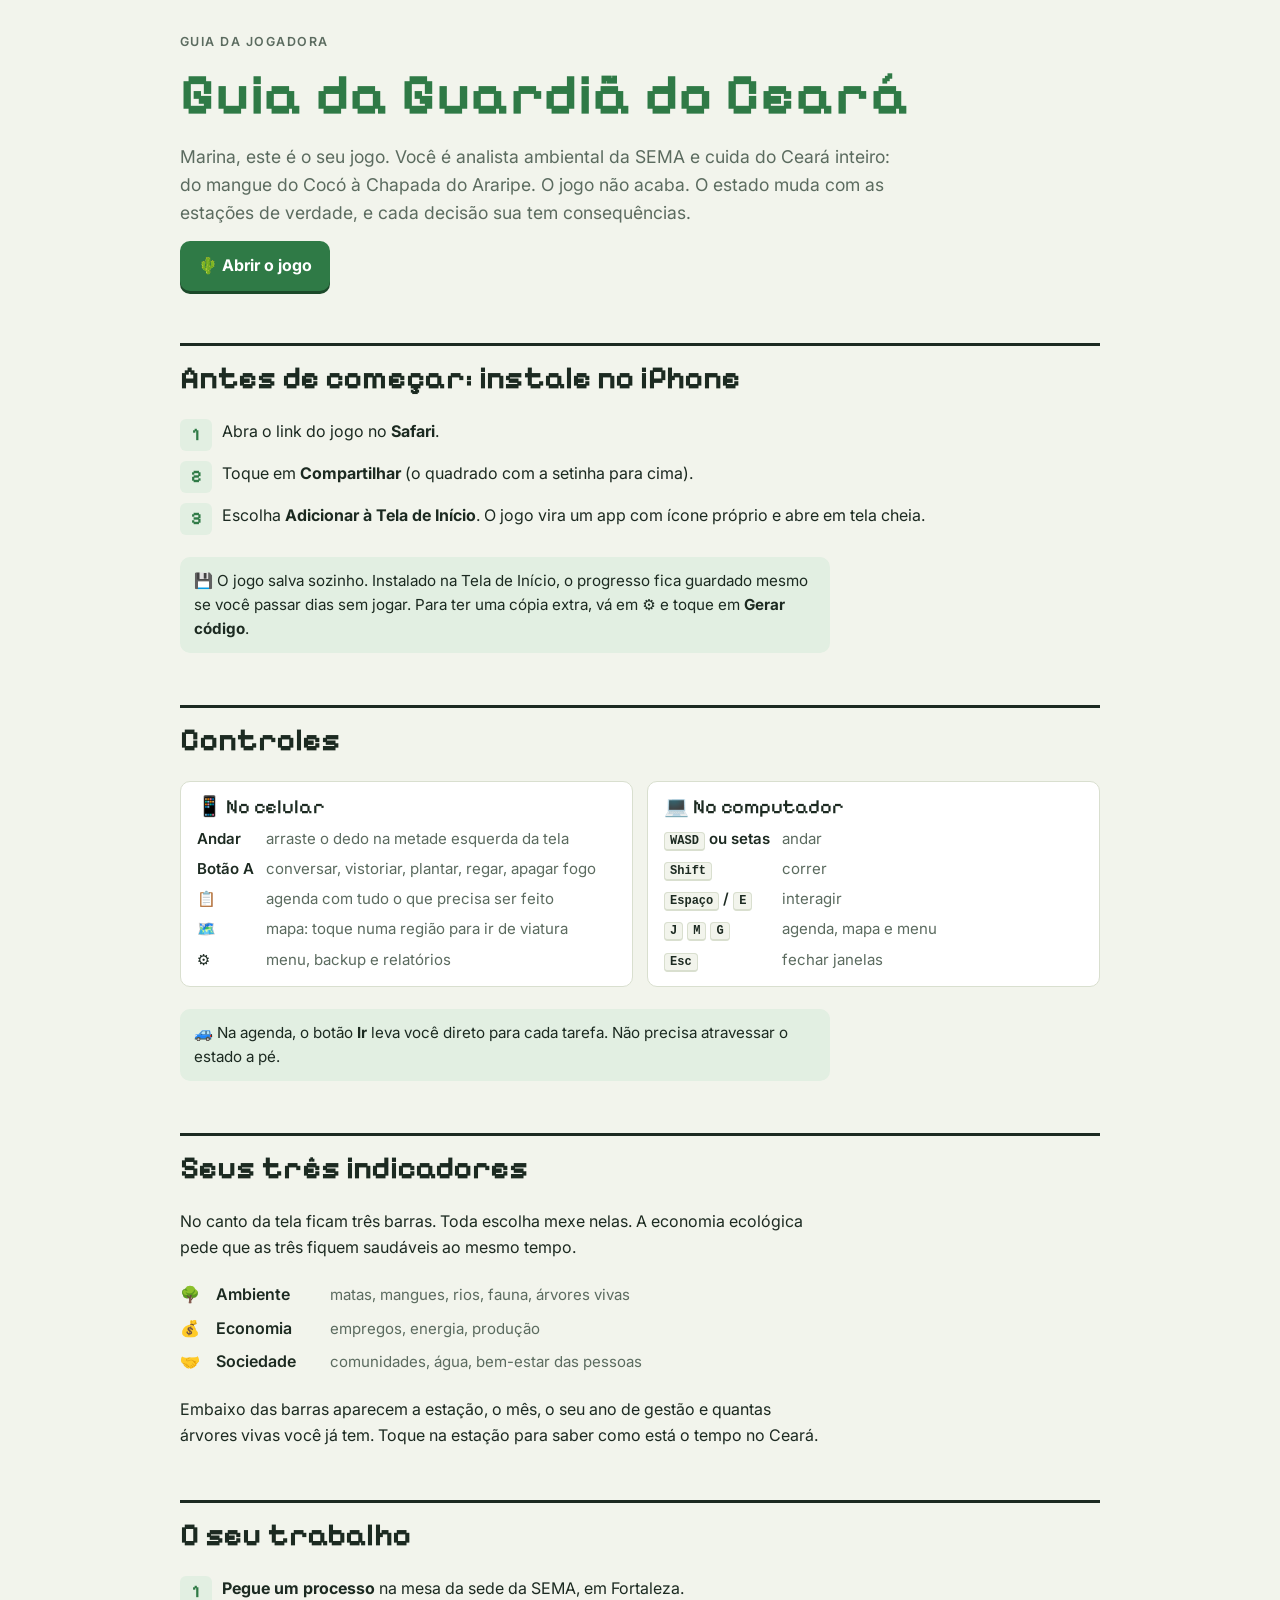
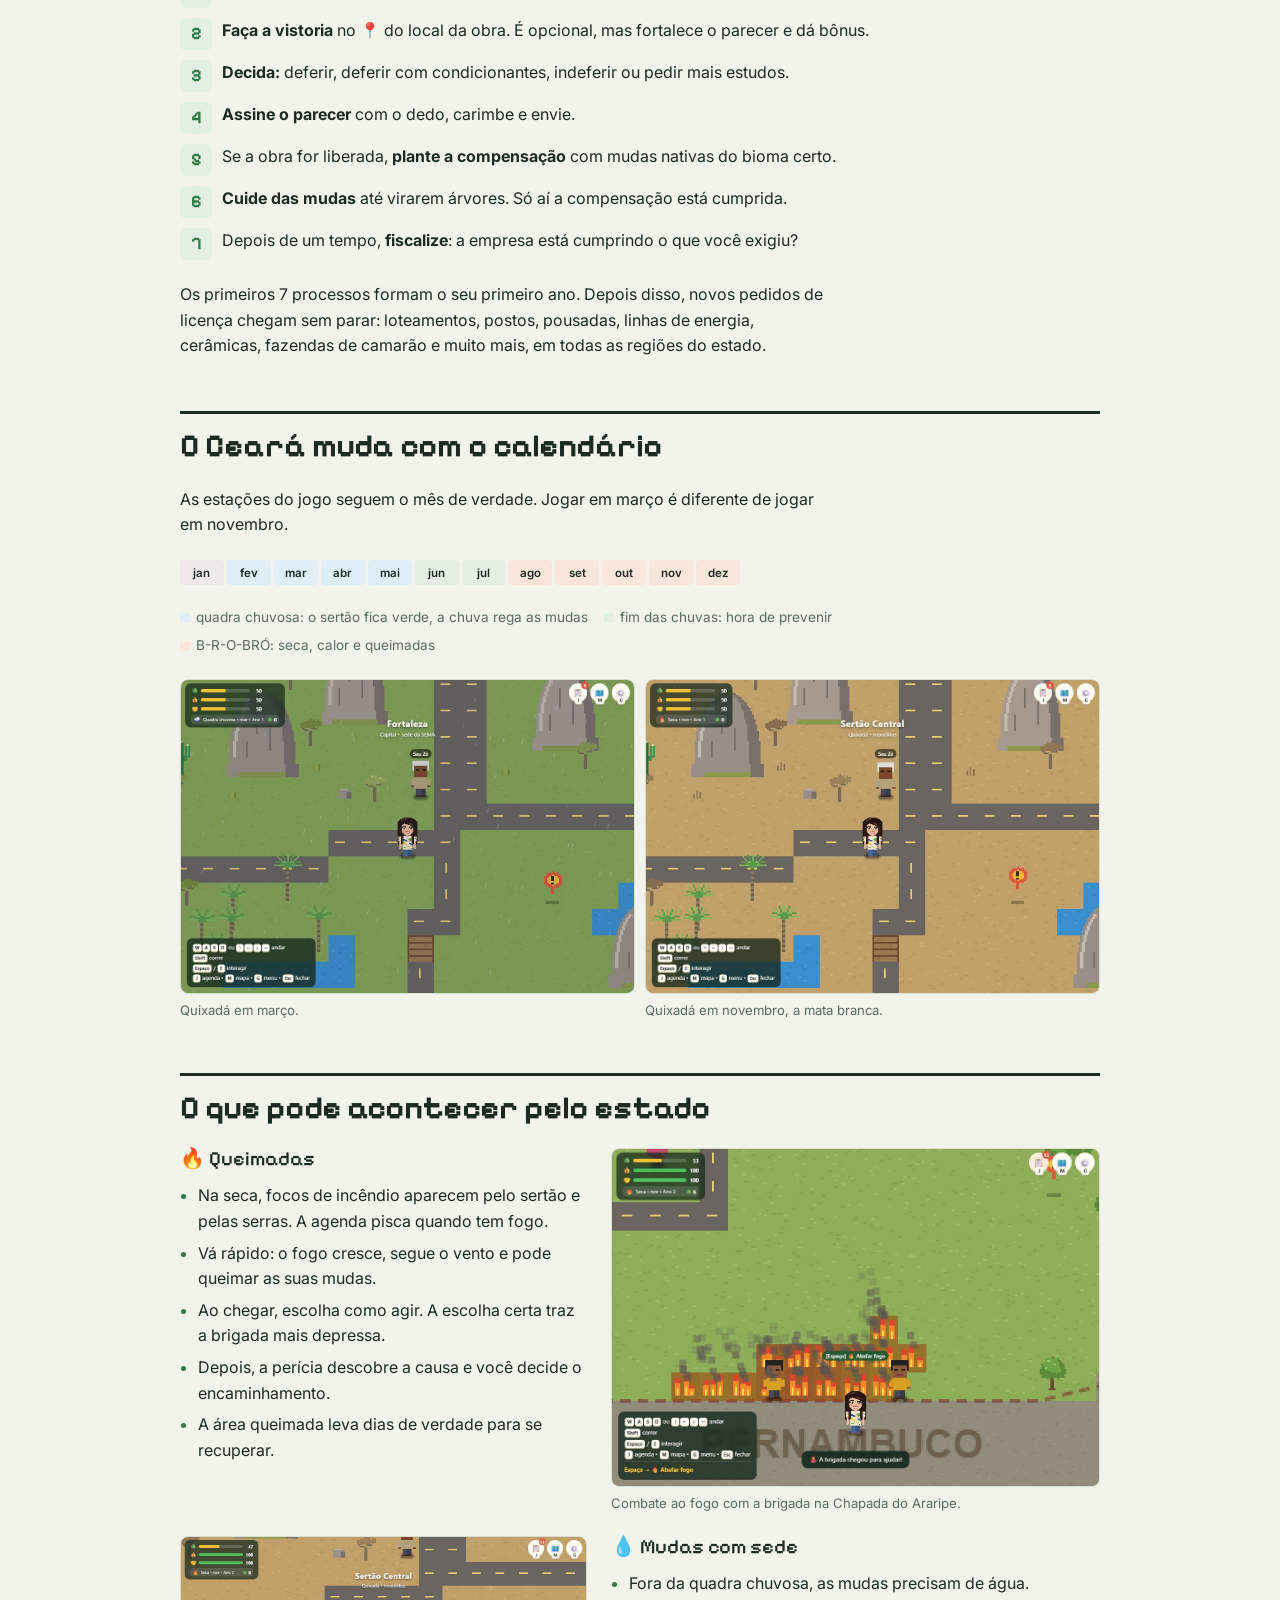
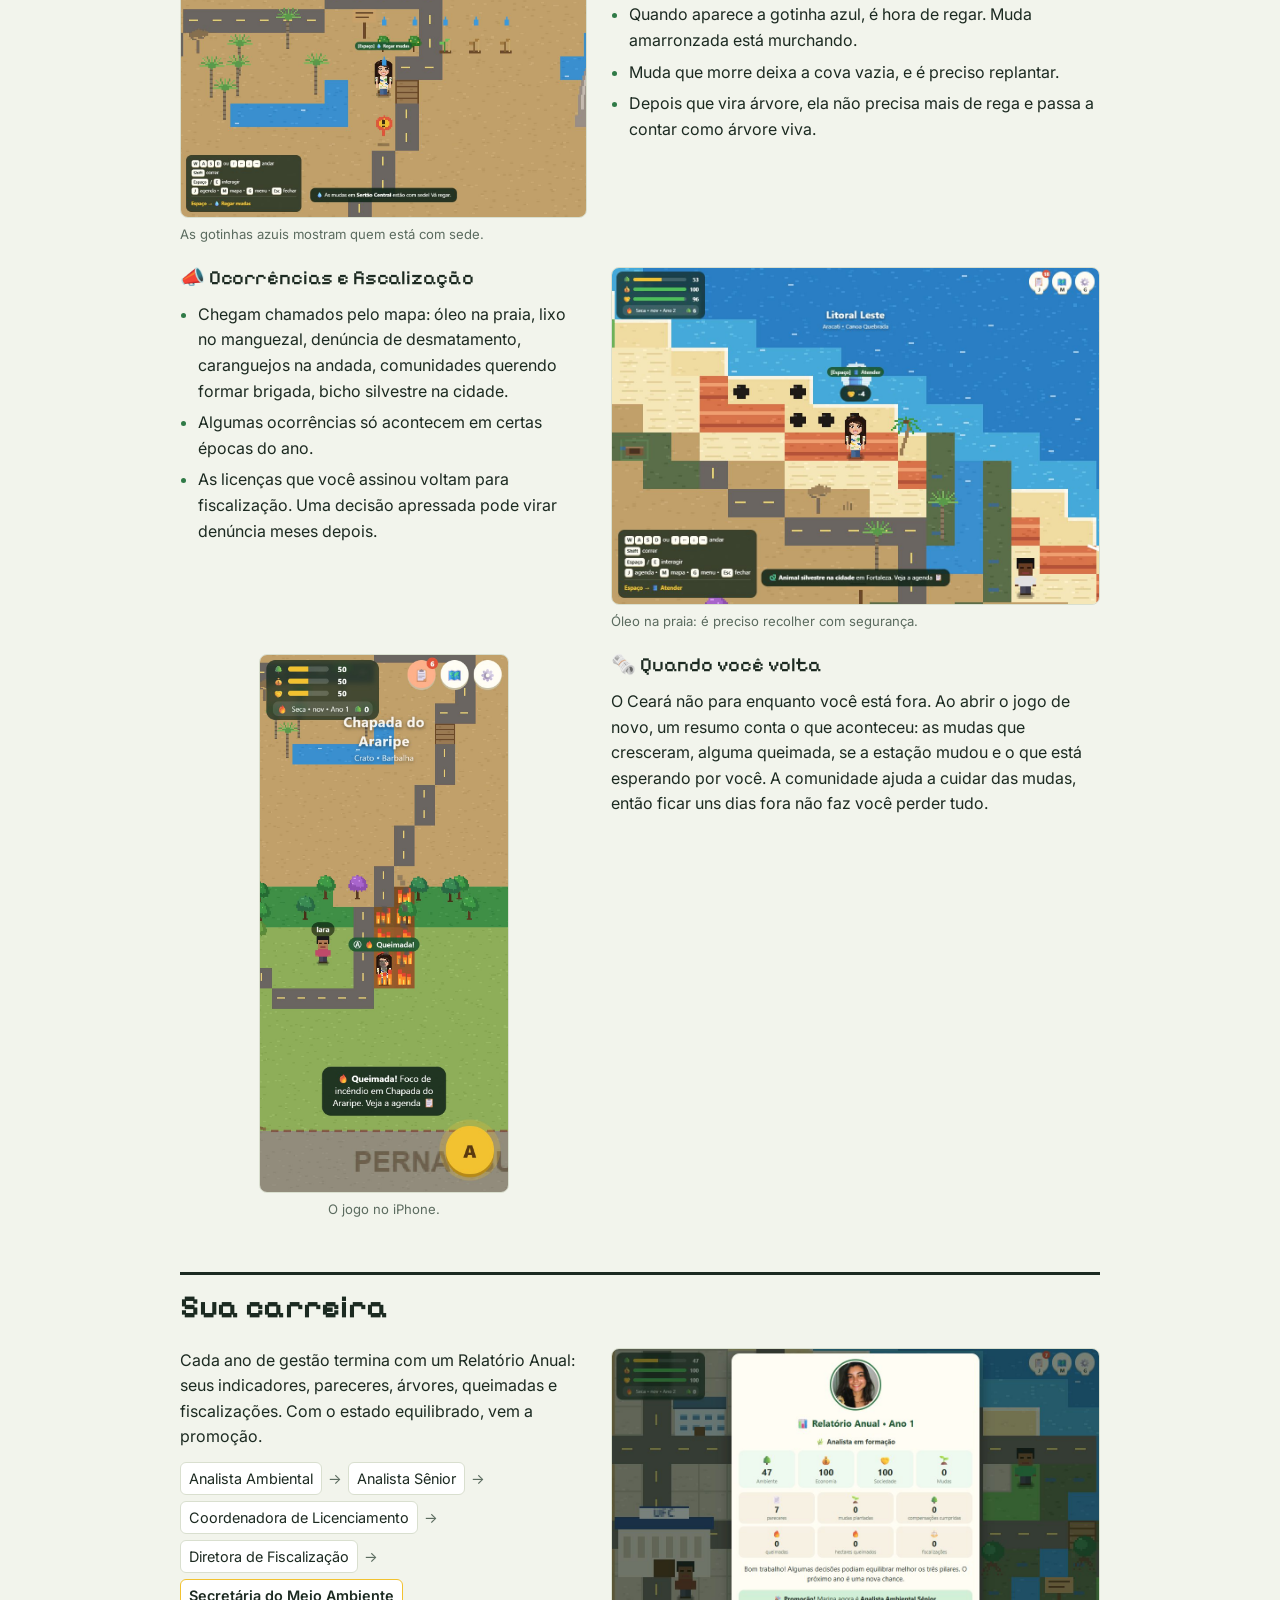
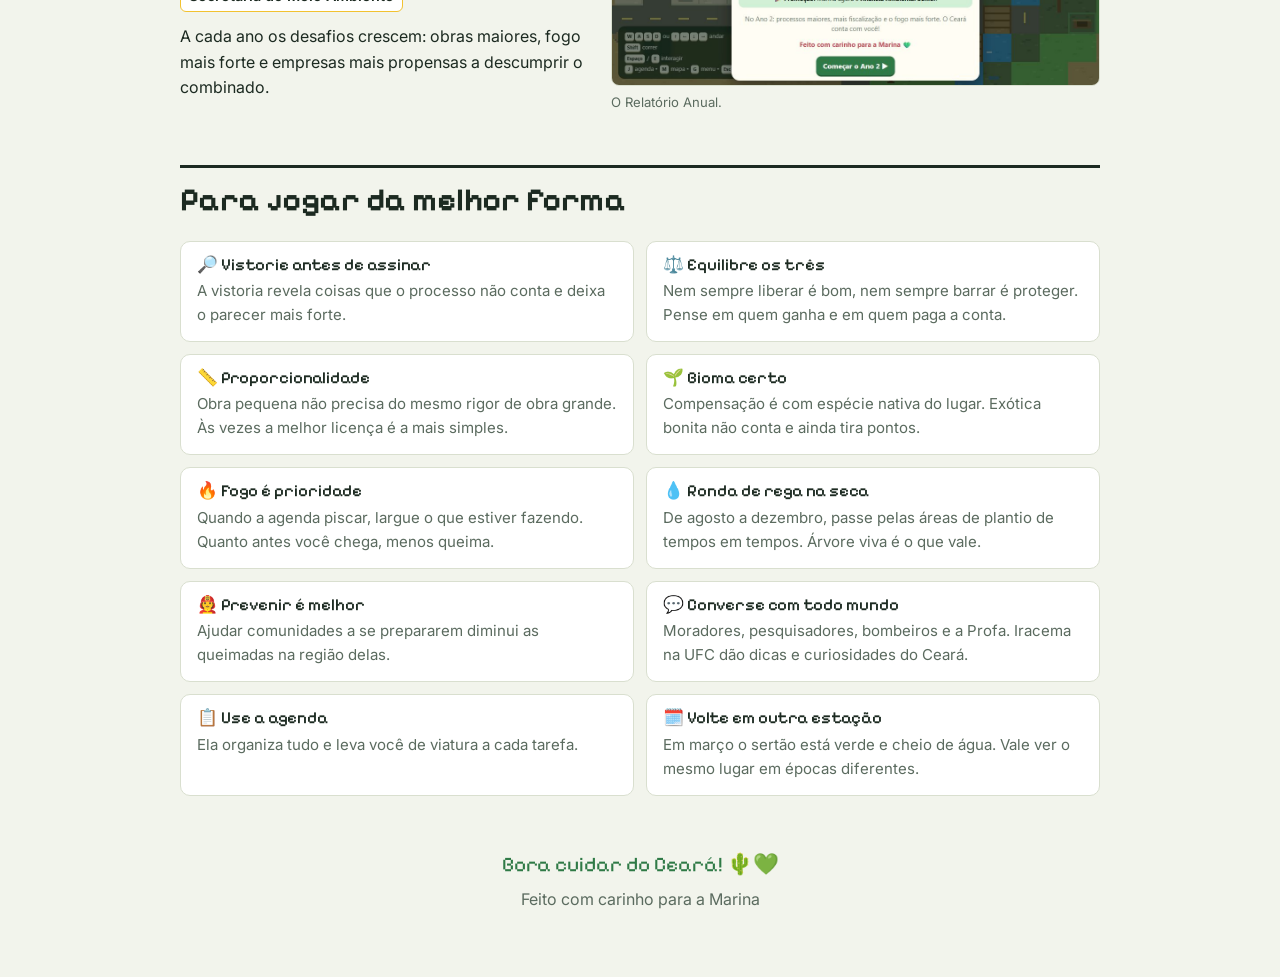
==== guia/index.html @ 10591c9f "Guia da jogadora em /guia e link na tela inicial Co-Authored-By: Claude Opus 5.5 <noreply@anthropic." ====
<!doctype html>
<html lang="pt-BR">
<head>
<meta charset="utf-8">
<meta name="viewport" content="width=device-width, initial-scale=1, viewport-fit=cover">
<meta name="theme-color" content="#2f7a46">
<link rel="icon" href="../icons/icon-192.png">
<link rel="apple-touch-icon" href="../icons/apple-touch-icon.png">
<title>Guia da Guardiã do Ceará</title>
<link rel="preconnect" href="https://fonts.googleapis.com">
<link rel="preconnect" href="https://fonts.gstatic.com" crossorigin>
<link rel="stylesheet" href="https://fonts.googleapis.com/css2?family=Pixelify+Sans:wght@500;700&family=Inter:wght@400;500;600;700&display=swap">
<style>
/* Layout: guia de leitura em uma coluna, no celular primeiro; blocos texto + captura alternados */
:root {
  --bg: #f2f4ec;
  --surface: #ffffff;
  --ink: #1c2a21;
  --muted: #5b6b5f;
  --line: #d9dfcf;
  --green: #2f7a46;
  --green-soft: #e2efe2;
  --fire: #c9502a;
  --fire-soft: #fbe6dc;
  --water: #2d7fbf;
  --water-soft: #e0eef8;
  --sun: #f2c230;
  --font-display: "Pixelify Sans", "Courier New", monospace;
  --font-body: "Inter", system-ui, -apple-system, "Segoe UI", sans-serif;
}
@media (prefers-color-scheme: dark) {
  :root:not([data-theme="light"]) {
    color-scheme: dark;
    --bg: #141a16; --surface: #1c241f; --ink: #e6ede5; --muted: #a2b2a6; --line: #2f3a33;
    --green: #6cc48a; --green-soft: #1f3327; --fire: #f08a5d; --fire-soft: #3a2219; --water: #6db3ea; --water-soft: #182a38; --sun: #f2c230;
  }
}
:root[data-theme="dark"] {
  color-scheme: dark;
  --bg: #141a16; --surface: #1c241f; --ink: #e6ede5; --muted: #a2b2a6; --line: #2f3a33;
  --green: #6cc48a; --green-soft: #1f3327; --fire: #f08a5d; --fire-soft: #3a2219; --water: #6db3ea; --water-soft: #182a38; --sun: #f2c230;
}
* { box-sizing: border-box; }
body { background: var(--bg); color: var(--ink); font: 400 16px/1.6 var(--font-body); padding-left: max(16px, env(safe-area-inset-left, 0px)); padding-right: max(16px, env(safe-area-inset-right, 0px)); }
.wrap { max-width: 920px; margin: 0 auto; padding-block: 36px 64px; display: grid; gap: 52px; }
h1, h2, h3 { font-family: var(--font-display); font-weight: 700; text-wrap: balance; line-height: 1.15; margin: 0; }
h1 { font-size: clamp(2.3rem, 7vw, 3.6rem); color: var(--green); }
h2 { font-size: clamp(1.5rem, 4.5vw, 2rem); }
h3 { font-size: 1.25rem; font-weight: 500; }
p { margin: 0; max-width: 65ch; }
a { color: var(--green); font-weight: 600; }
.lede { font-size: 1.1rem; color: var(--muted); }
header { display: grid; gap: 14px; }
.kicker { font: 600 .78rem/1 var(--font-body); letter-spacing: .12em; text-transform: uppercase; color: var(--muted); }
.play { display: inline-flex; align-items: center; gap: 8px; justify-self: start; background: var(--green); color: #fff; text-decoration: none; font-weight: 700; padding: 12px 18px; border-radius: 10px; box-shadow: 0 3px 0 color-mix(in srgb, var(--green) 60%, #000); }
.play:focus-visible { outline: 3px solid var(--sun); outline-offset: 2px; }
section { display: grid; gap: 22px; }
.sec-head { display: grid; gap: 8px; border-top: 3px solid var(--ink); padding-top: 14px; }
.steps { list-style: none; margin: 0; padding: 0; display: grid; gap: 10px; counter-reset: s; }
.steps li { counter-increment: s; display: grid; grid-template-columns: 2rem 1fr; gap: 10px; align-items: start; }
.steps li::before { content: counter(s); font: 700 1.1rem/2rem var(--font-display); text-align: center; background: var(--green-soft); color: var(--green); border-radius: 6px; }
.mech { display: grid; grid-template-columns: minmax(0, 1fr) minmax(0, 1.2fr); gap: 24px; align-items: start; }
.mech.flip > .txt { order: 2; }
.txt { display: grid; gap: 12px; }
ul.dots { margin: 0; padding-left: 1.1em; display: grid; gap: 6px; }
ul.dots li::marker { color: var(--green); }
figure { margin: 0; display: grid; gap: 6px; }
figure img { width: 100%; max-width: 100%; height: auto; border-radius: 8px; border: 1px solid var(--line); display: block; }
figcaption { font-size: .82rem; color: var(--muted); }
.pair { display: grid; grid-template-columns: 1fr 1fr; gap: 10px; }
.phone img { max-width: 250px; justify-self: center; }
.controls { display: grid; grid-template-columns: 1fr 1fr; gap: 14px; }
.ctrl { background: var(--surface); border: 1px solid var(--line); border-radius: 10px; padding: 14px 16px; display: grid; gap: 8px; }
.ctrl dl { margin: 0; display: grid; grid-template-columns: auto 1fr; gap: 6px 12px; font-size: .94rem; }
.ctrl dt { font-weight: 600; white-space: nowrap; }
.ctrl dd { margin: 0; color: var(--muted); }
kbd { font: 600 .8em ui-monospace, Consolas, monospace; background: var(--bg); border: 1px solid var(--line); border-bottom-width: 2px; border-radius: 4px; padding: 1px 5px; }
.bars { display: grid; gap: 8px; }
.bar { display: grid; grid-template-columns: 1.6rem 6.5rem 1fr; gap: 10px; align-items: baseline; }
.bar b { font-weight: 600; }
.bar span:last-child { color: var(--muted); font-size: .94rem; }
.tips { display: grid; grid-template-columns: repeat(2, minmax(0, 1fr)); gap: 12px; }
.tip { background: var(--surface); border: 1px solid var(--line); border-radius: 10px; padding: 14px 16px; display: grid; gap: 4px; align-content: start; }
.tip h3 { font-size: 1.05rem; }
.tip p { color: var(--muted); font-size: .94rem; }
.callout { border-radius: 10px; padding: 12px 14px; font-size: .95rem; }
.callout.fire { background: var(--fire-soft); }
.callout.water { background: var(--water-soft); }
.callout.green { background: var(--green-soft); }
.season-strip { display: grid; grid-template-columns: repeat(12, 1fr); gap: 3px; max-width: 560px; }
.season-strip span { font: 600 .72rem/1 var(--font-body); text-align: center; padding: 8px 0 6px; border-radius: 4px; }
.season-strip .c { background: var(--water-soft); }
.season-strip .t { background: var(--green-soft); }
.season-strip .s { background: var(--fire-soft); }
.season-strip .p { background: color-mix(in srgb, var(--water-soft) 50%, var(--fire-soft)); }
.legend-row { display: flex; flex-wrap: wrap; gap: 6px 16px; font-size: .85rem; color: var(--muted); }
.legend-row i { display: inline-block; width: 10px; height: 10px; border-radius: 2px; margin-right: 6px; vertical-align: -1px; }
.career { display: flex; flex-wrap: wrap; align-items: center; gap: 6px; font-size: .9rem; }
.career span { background: var(--surface); border: 1px solid var(--line); border-radius: 6px; padding: 4px 8px; }
.career span:last-child { border-color: var(--sun); font-weight: 600; }
.career b { color: var(--muted); font-weight: 400; }
footer { text-align: center; color: var(--muted); display: grid; gap: 6px; justify-items: center; }
footer p { font-family: var(--font-display); font-size: 1.3rem; color: var(--green); }
@media (max-width: 720px) {
  .mech, .controls, .tips, .pair { grid-template-columns: 1fr; }
  .mech.flip > .txt { order: 0; }
}
  body { margin: 0; padding-top: env(safe-area-inset-top, 0px); padding-bottom: env(safe-area-inset-bottom, 0px); }
  img { max-width: 100%; }
</style>
</head>
<body>

<div class="wrap">
  <header>
    <span class="kicker">Guia da jogadora</span>
    <h1>Guia da Guardiã do Ceará</h1>
    <p class="lede">Marina, este é o seu jogo. Você é analista ambiental da SEMA e cuida do Ceará inteiro: do mangue do Cocó à Chapada do Araripe. O jogo não acaba. O estado muda com as estações de verdade, e cada decisão sua tem consequências.</p>
    <a class="play" href="../">🌵 Abrir o jogo</a>
  </header>

  <section>
    <div class="sec-head"><h2>Antes de começar: instale no iPhone</h2></div>
    <ol class="steps">
      <li><span>Abra o link do jogo no <b>Safari</b>.</span></li>
      <li><span>Toque em <b>Compartilhar</b> (o quadrado com a setinha para cima).</span></li>
      <li><span>Escolha <b>Adicionar à Tela de Início</b>. O jogo vira um app com ícone próprio e abre em tela cheia.</span></li>
    </ol>
    <p class="callout green">💾 O jogo salva sozinho. Instalado na Tela de Início, o progresso fica guardado mesmo se você passar dias sem jogar. Para ter uma cópia extra, vá em ⚙️ e toque em <b>Gerar código</b>.</p>
  </section>

  <section>
    <div class="sec-head"><h2>Controles</h2></div>
    <div class="controls">
      <div class="ctrl">
        <h3>📱 No celular</h3>
        <dl>
          <dt>Andar</dt><dd>arraste o dedo na metade esquerda da tela</dd>
          <dt>Botão A</dt><dd>conversar, vistoriar, plantar, regar, apagar fogo</dd>
          <dt>📋</dt><dd>agenda com tudo o que precisa ser feito</dd>
          <dt>🗺️</dt><dd>mapa: toque numa região para ir de viatura</dd>
          <dt>⚙️</dt><dd>menu, backup e relatórios</dd>
        </dl>
      </div>
      <div class="ctrl">
        <h3>💻 No computador</h3>
        <dl>
          <dt><kbd>WASD</kbd> ou setas</dt><dd>andar</dd>
          <dt><kbd>Shift</kbd></dt><dd>correr</dd>
          <dt><kbd>Espaço</kbd> / <kbd>E</kbd></dt><dd>interagir</dd>
          <dt><kbd>J</kbd> <kbd>M</kbd> <kbd>G</kbd></dt><dd>agenda, mapa e menu</dd>
          <dt><kbd>Esc</kbd></dt><dd>fechar janelas</dd>
        </dl>
      </div>
    </div>
    <p class="callout green">🚙 Na agenda, o botão <b>Ir</b> leva você direto para cada tarefa. Não precisa atravessar o estado a pé.</p>
  </section>

  <section>
    <div class="sec-head"><h2>Seus três indicadores</h2></div>
    <p>No canto da tela ficam três barras. Toda escolha mexe nelas. A economia ecológica pede que as três fiquem saudáveis ao mesmo tempo.</p>
    <div class="bars">
      <div class="bar"><span>🌳</span><b>Ambiente</b><span>matas, mangues, rios, fauna, árvores vivas</span></div>
      <div class="bar"><span>💰</span><b>Economia</b><span>empregos, energia, produção</span></div>
      <div class="bar"><span>🤝</span><b>Sociedade</b><span>comunidades, água, bem-estar das pessoas</span></div>
    </div>
    <p>Embaixo das barras aparecem a estação, o mês, o seu ano de gestão e quantas árvores vivas você já tem. Toque na estação para saber como está o tempo no Ceará.</p>
  </section>

  <section>
    <div class="sec-head"><h2>O seu trabalho</h2></div>
    <ol class="steps">
      <li><span><b>Pegue um processo</b> na mesa da sede da SEMA, em Fortaleza.</span></li>
      <li><span><b>Faça a vistoria</b> no 📍 do local da obra. É opcional, mas fortalece o parecer e dá bônus.</span></li>
      <li><span><b>Decida:</b> deferir, deferir com condicionantes, indeferir ou pedir mais estudos.</span></li>
      <li><span><b>Assine o parecer</b> com o dedo, carimbe e envie.</span></li>
      <li><span>Se a obra for liberada, <b>plante a compensação</b> com mudas nativas do bioma certo.</span></li>
      <li><span><b>Cuide das mudas</b> até virarem árvores. Só aí a compensação está cumprida.</span></li>
      <li><span>Depois de um tempo, <b>fiscalize</b>: a empresa está cumprindo o que você exigiu?</span></li>
    </ol>
    <p>Os primeiros 7 processos formam o seu primeiro ano. Depois disso, novos pedidos de licença chegam sem parar: loteamentos, postos, pousadas, linhas de energia, cerâmicas, fazendas de camarão e muito mais, em todas as regiões do estado.</p>
  </section>

  <section>
    <div class="sec-head"><h2>O Ceará muda com o calendário</h2></div>
    <p>As estações do jogo seguem o mês de verdade. Jogar em março é diferente de jogar em novembro.</p>
    <div class="season-strip" aria-label="Estações por mês">
      <span class="p">jan</span><span class="c">fev</span><span class="c">mar</span><span class="c">abr</span><span class="c">mai</span><span class="t">jun</span><span class="t">jul</span><span class="s">ago</span><span class="s">set</span><span class="s">out</span><span class="s">nov</span><span class="s">dez</span>
    </div>
    <div class="legend-row">
      <span><i style="background:var(--water-soft)"></i>quadra chuvosa: o sertão fica verde, a chuva rega as mudas</span>
      <span><i style="background:var(--green-soft)"></i>fim das chuvas: hora de prevenir</span>
      <span><i style="background:var(--fire-soft)"></i>B-R-O-BRÓ: seca, calor e queimadas</span>
    </div>
    <div class="pair">
      <figure><img src="img/est-3.jpg" alt="Sertão Central verde e com chuva em março" loading="lazy"><figcaption>Quixadá em março.</figcaption></figure>
      <figure><img src="img/est-11.jpg" alt="Sertão Central seco e sem folhas em novembro" loading="lazy"><figcaption>Quixadá em novembro, a mata branca.</figcaption></figure>
    </div>
  </section>

  <section>
    <div class="sec-head"><h2>O que pode acontecer pelo estado</h2></div>

    <div class="mech">
      <div class="txt">
        <h3>🔥 Queimadas</h3>
        <ul class="dots">
          <li>Na seca, focos de incêndio aparecem pelo sertão e pelas serras. A agenda pisca quando tem fogo.</li>
          <li>Vá rápido: o fogo cresce, segue o vento e pode queimar as suas mudas.</li>
          <li>Ao chegar, escolha como agir. A escolha certa traz a brigada mais depressa.</li>
          <li>Depois, a perícia descobre a causa e você decide o encaminhamento.</li>
          <li>A área queimada leva dias de verdade para se recuperar.</li>
        </ul>
      </div>
      <figure><img src="img/brigada.jpg" alt="Marina e brigadistas combatendo fogo na Chapada do Araripe" loading="lazy"><figcaption>Combate ao fogo com a brigada na Chapada do Araripe.</figcaption></figure>
    </div>

    <div class="mech flip">
      <div class="txt">
        <h3>💧 Mudas com sede</h3>
        <ul class="dots">
          <li>Fora da quadra chuvosa, as mudas precisam de água.</li>
          <li>Quando aparece a gotinha azul, é hora de regar. Muda amarronzada está murchando.</li>
          <li>Muda que morre deixa a cova vazia, e é preciso replantar.</li>
          <li>Depois que vira árvore, ela não precisa mais de rega e passa a contar como árvore viva.</li>
        </ul>
      </div>
      <figure><img src="img/mudas.jpg" alt="Mudas com gotinhas azuis pedindo rega" loading="lazy"><figcaption>As gotinhas azuis mostram quem está com sede.</figcaption></figure>
    </div>

    <div class="mech">
      <div class="txt">
        <h3>📣 Ocorrências e fiscalização</h3>
        <ul class="dots">
          <li>Chegam chamados pelo mapa: óleo na praia, lixo no manguezal, denúncia de desmatamento, caranguejos na andada, comunidades querendo formar brigada, bicho silvestre na cidade.</li>
          <li>Algumas ocorrências só acontecem em certas épocas do ano.</li>
          <li>As licenças que você assinou voltam para fiscalização. Uma decisão apressada pode virar denúncia meses depois.</li>
        </ul>
      </div>
      <figure><img src="img/oleo.jpg" alt="Manchas de óleo numa praia do litoral leste" loading="lazy"><figcaption>Óleo na praia: é preciso recolher com segurança.</figcaption></figure>
    </div>

    <div class="mech flip">
      <div class="txt">
        <h3>🗞️ Quando você volta</h3>
        <p>O Ceará não para enquanto você está fora. Ao abrir o jogo de novo, um resumo conta o que aconteceu: as mudas que cresceram, alguma queimada, se a estação mudou e o que está esperando por você. A comunidade ajuda a cuidar das mudas, então ficar uns dias fora não faz você perder tudo.</p>
      </div>
      <figure class="phone"><img src="img/phone-fogo.jpg" alt="O jogo no celular com uma queimada e o botão A" loading="lazy"><figcaption style="text-align:center">O jogo no iPhone.</figcaption></figure>
    </div>
  </section>

  <section>
    <div class="sec-head"><h2>Sua carreira</h2></div>
    <div class="mech">
      <div class="txt">
        <p>Cada ano de gestão termina com um Relatório Anual: seus indicadores, pareceres, árvores, queimadas e fiscalizações. Com o estado equilibrado, vem a promoção.</p>
        <div class="career">
          <span>Analista Ambiental</span><b>→</b><span>Analista Sênior</span><b>→</b><span>Coordenadora de Licenciamento</span><b>→</b><span>Diretora de Fiscalização</span><b>→</b><span>Secretária do Meio Ambiente</span>
        </div>
        <p>A cada ano os desafios crescem: obras maiores, fogo mais forte e empresas mais propensas a descumprir o combinado.</p>
      </div>
      <figure><img src="img/relatorio.jpg" alt="Relatório anual com indicadores e promoção" loading="lazy"><figcaption>O Relatório Anual.</figcaption></figure>
    </div>
  </section>

  <section>
    <div class="sec-head"><h2>Para jogar da melhor forma</h2></div>
    <div class="tips">
      <div class="tip"><h3>🔎 Vistorie antes de assinar</h3><p>A vistoria revela coisas que o processo não conta e deixa o parecer mais forte.</p></div>
      <div class="tip"><h3>⚖️ Equilibre os três</h3><p>Nem sempre liberar é bom, nem sempre barrar é proteger. Pense em quem ganha e em quem paga a conta.</p></div>
      <div class="tip"><h3>📏 Proporcionalidade</h3><p>Obra pequena não precisa do mesmo rigor de obra grande. Às vezes a melhor licença é a mais simples.</p></div>
      <div class="tip"><h3>🌱 Bioma certo</h3><p>Compensação é com espécie nativa do lugar. Exótica bonita não conta e ainda tira pontos.</p></div>
      <div class="tip"><h3>🔥 Fogo é prioridade</h3><p>Quando a agenda piscar, largue o que estiver fazendo. Quanto antes você chega, menos queima.</p></div>
      <div class="tip"><h3>💧 Ronda de rega na seca</h3><p>De agosto a dezembro, passe pelas áreas de plantio de tempos em tempos. Árvore viva é o que vale.</p></div>
      <div class="tip"><h3>🧑‍🚒 Prevenir é melhor</h3><p>Ajudar comunidades a se prepararem diminui as queimadas na região delas.</p></div>
      <div class="tip"><h3>💬 Converse com todo mundo</h3><p>Moradores, pesquisadores, bombeiros e a Profa. Iracema na UFC dão dicas e curiosidades do Ceará.</p></div>
      <div class="tip"><h3>📋 Use a agenda</h3><p>Ela organiza tudo e leva você de viatura a cada tarefa.</p></div>
      <div class="tip"><h3>🗓️ Volte em outra estação</h3><p>Em março o sertão está verde e cheio de água. Vale ver o mesmo lugar em épocas diferentes.</p></div>
    </div>
  </section>

  <footer>
    <p>Bora cuidar do Ceará! 🌵💚</p>
    <span>Feito com carinho para a Marina</span>
  </footer>
</div>

</body>
</html>
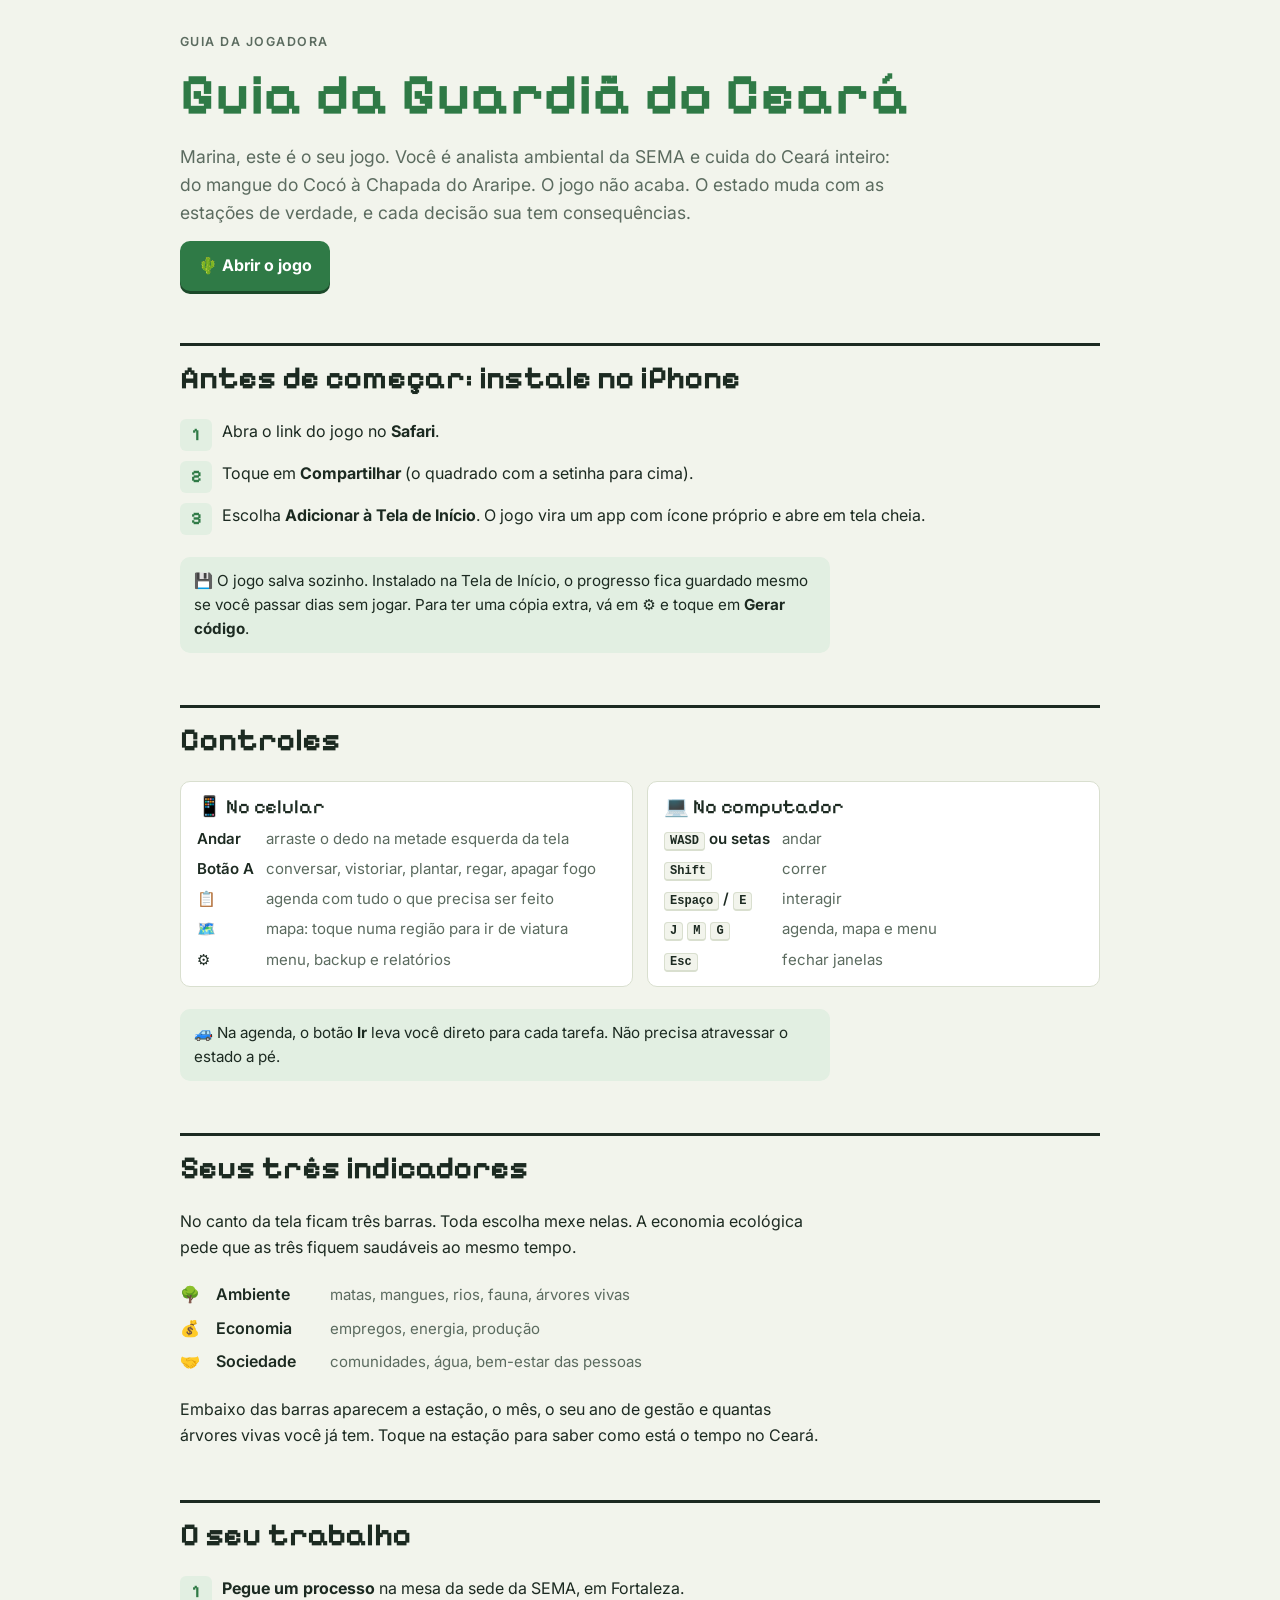
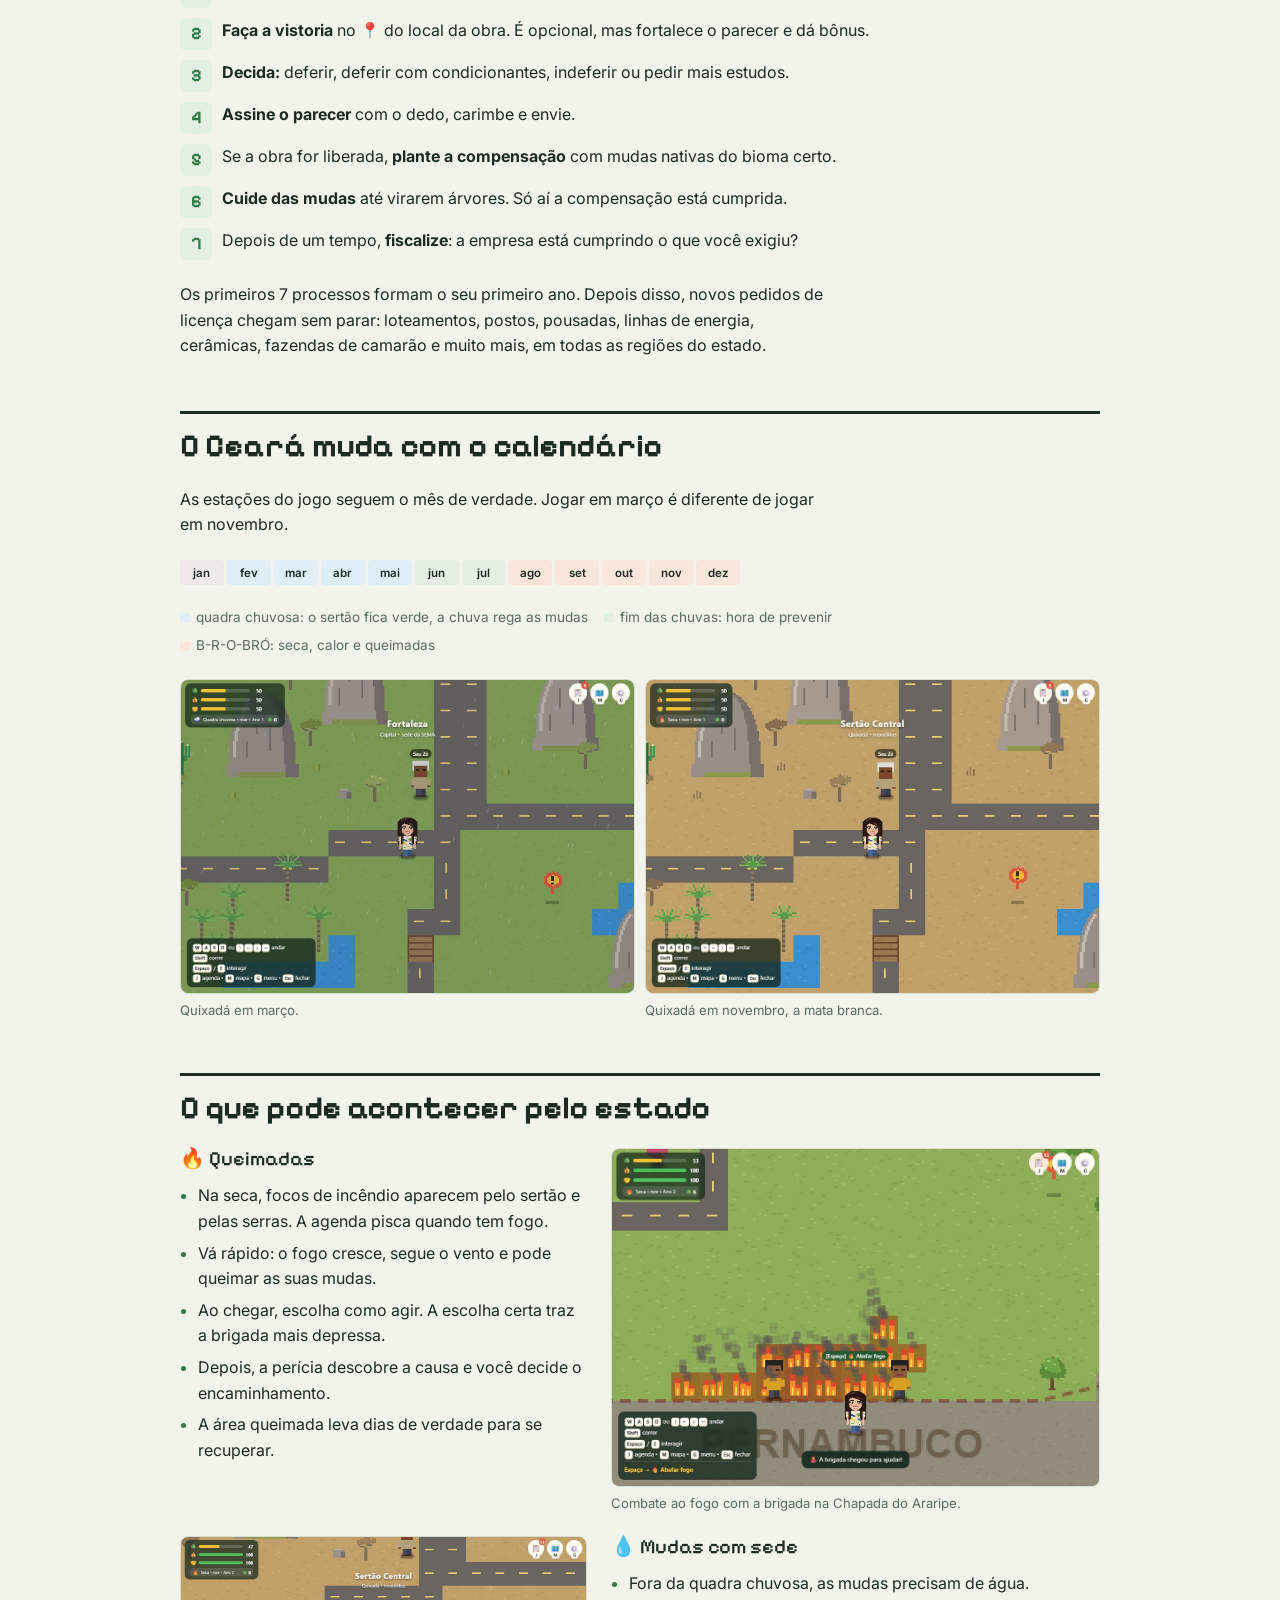
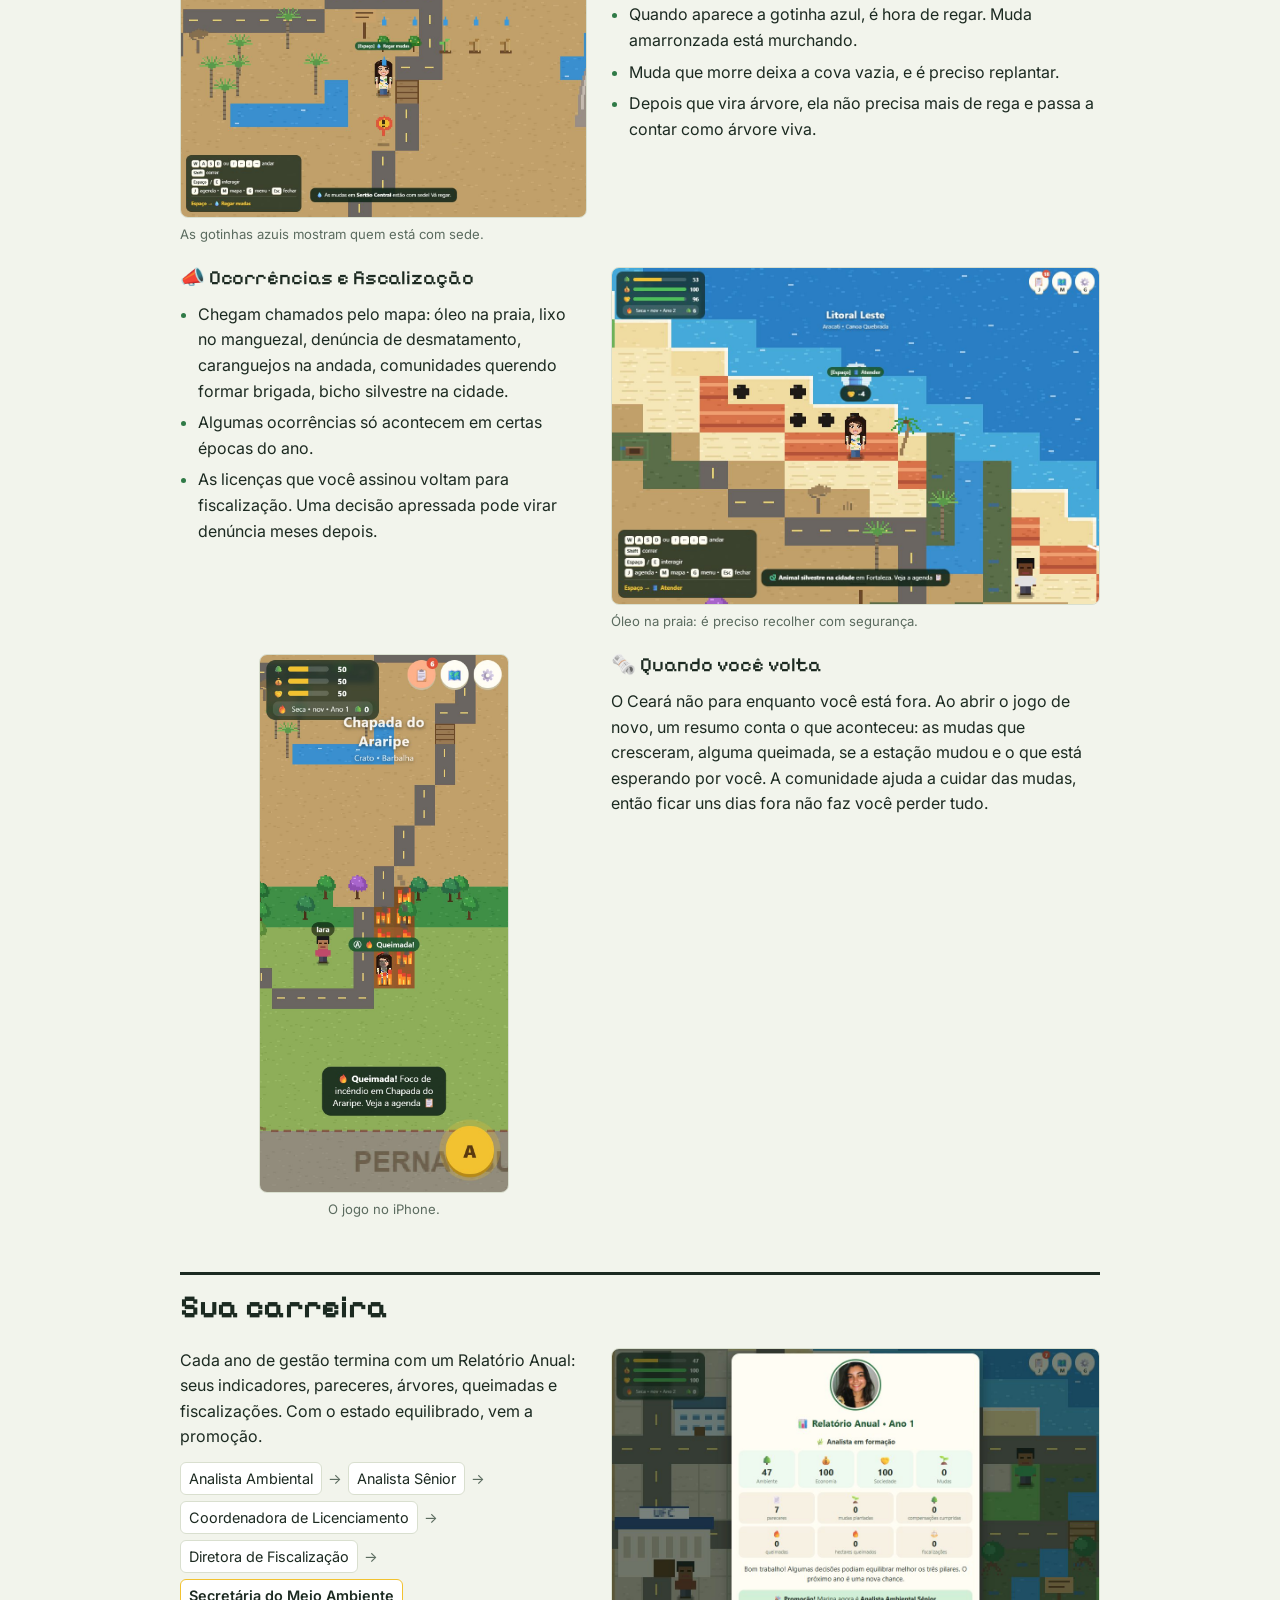
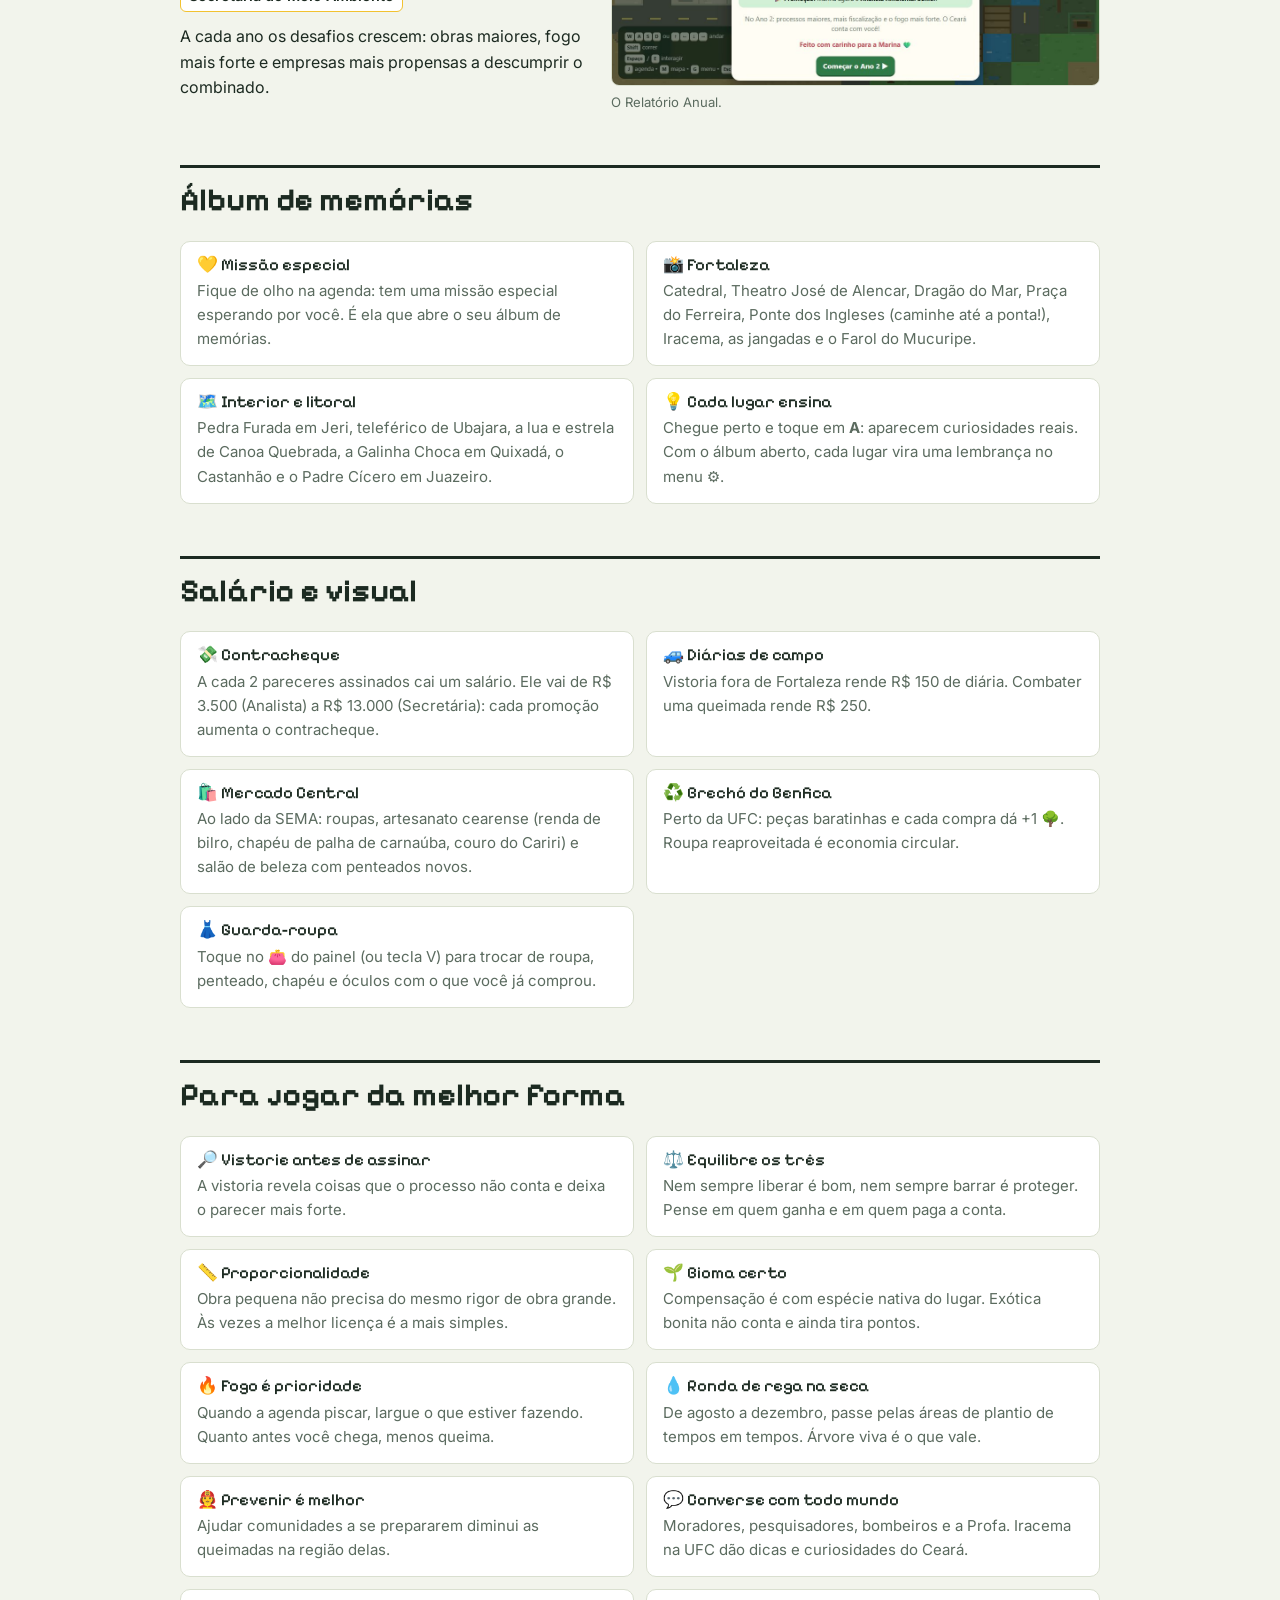
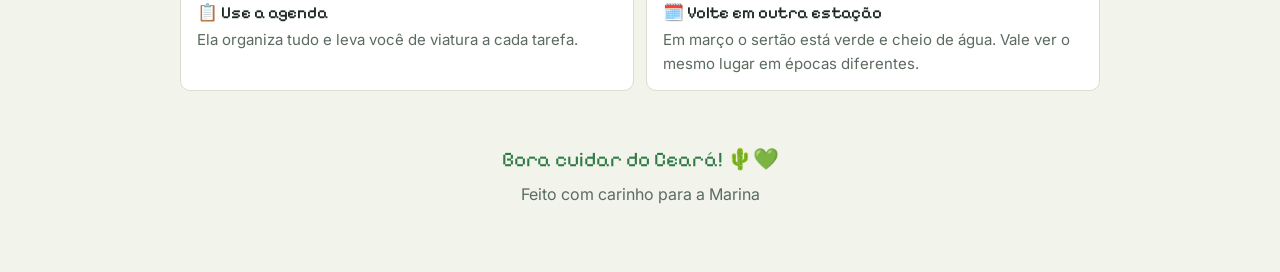
==== commit d70632eb: "Salário, visual, lugares reais, gráficos em alta resolução e missão no Rio Pacoti - Salário a cada 2" ====
--- a/guia/index.html
+++ b/guia/index.html
@@ -264,6 +264,27 @@
   </section>
 
   <section>
+    <div class="sec-head"><h2>Álbum de memórias</h2></div>
+    <div class="tips">
+      <div class="tip"><h3>💛 Missão especial</h3><p>Fique de olho na agenda: tem uma missão especial esperando por você. É ela que abre o seu álbum de memórias.</p></div>
+      <div class="tip"><h3>📸 Fortaleza</h3><p>Catedral, Theatro José de Alencar, Dragão do Mar, Praça do Ferreira, Ponte dos Ingleses (caminhe até a ponta!), Iracema, as jangadas e o Farol do Mucuripe.</p></div>
+      <div class="tip"><h3>🗺️ Interior e litoral</h3><p>Pedra Furada em Jeri, teleférico de Ubajara, a lua e estrela de Canoa Quebrada, a Galinha Choca em Quixadá, o Castanhão e o Padre Cícero em Juazeiro.</p></div>
+      <div class="tip"><h3>💡 Cada lugar ensina</h3><p>Chegue perto e toque em <b>A</b>: aparecem curiosidades reais. Com o álbum aberto, cada lugar vira uma lembrança no menu ⚙️.</p></div>
+    </div>
+  </section>
+
+  <section>
+    <div class="sec-head"><h2>Salário e visual</h2></div>
+    <div class="tips">
+      <div class="tip"><h3>💸 Contracheque</h3><p>A cada 2 pareceres assinados cai um salário. Ele vai de R$ 3.500 (Analista) a R$ 13.000 (Secretária): cada promoção aumenta o contracheque.</p></div>
+      <div class="tip"><h3>🚙 Diárias de campo</h3><p>Vistoria fora de Fortaleza rende R$ 150 de diária. Combater uma queimada rende R$ 250.</p></div>
+      <div class="tip"><h3>🛍️ Mercado Central</h3><p>Ao lado da SEMA: roupas, artesanato cearense (renda de bilro, chapéu de palha de carnaúba, couro do Cariri) e salão de beleza com penteados novos.</p></div>
+      <div class="tip"><h3>♻️ Brechó do Benfica</h3><p>Perto da UFC: peças baratinhas e cada compra dá +1 🌳. Roupa reaproveitada é economia circular.</p></div>
+      <div class="tip"><h3>👗 Guarda-roupa</h3><p>Toque no 👛 do painel (ou tecla V) para trocar de roupa, penteado, chapéu e óculos com o que você já comprou.</p></div>
+    </div>
+  </section>
+
+  <section>
     <div class="sec-head"><h2>Para jogar da melhor forma</h2></div>
     <div class="tips">
       <div class="tip"><h3>🔎 Vistorie antes de assinar</h3><p>A vistoria revela coisas que o processo não conta e deixa o parecer mais forte.</p></div>
